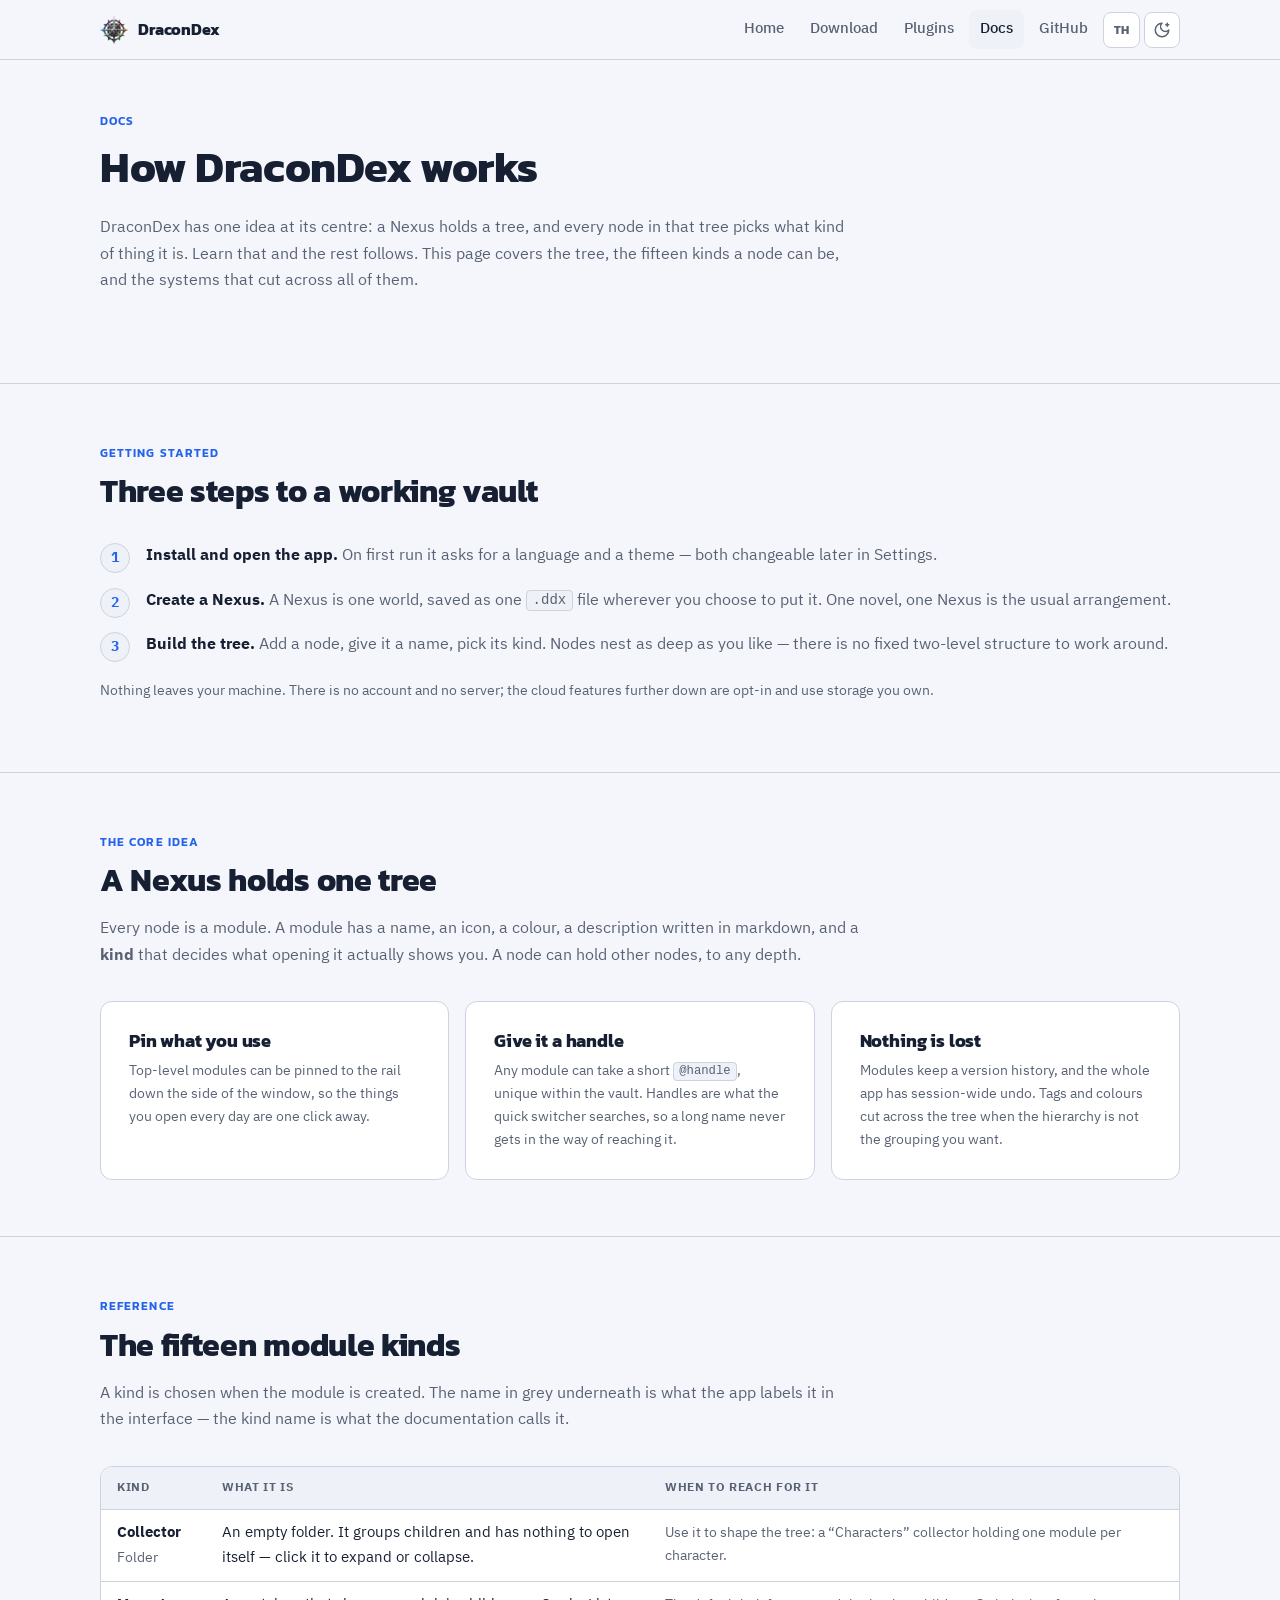
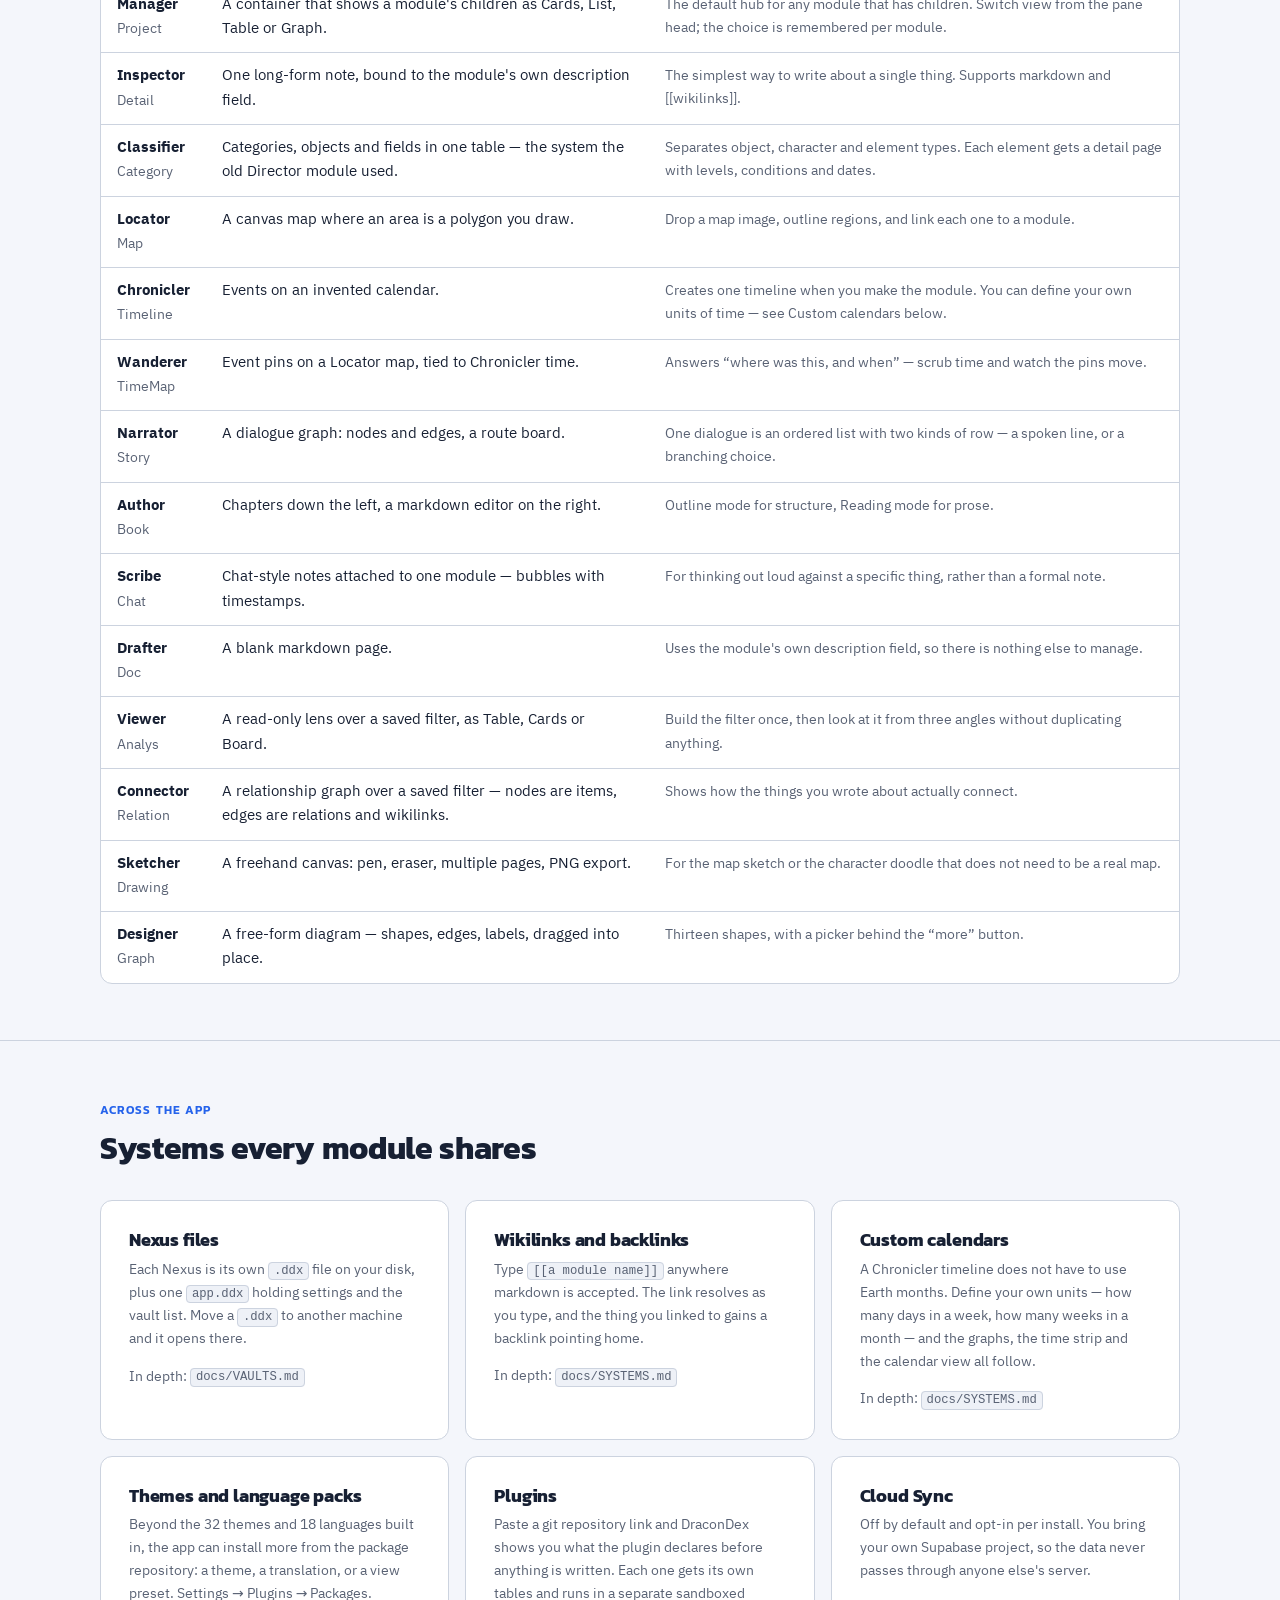
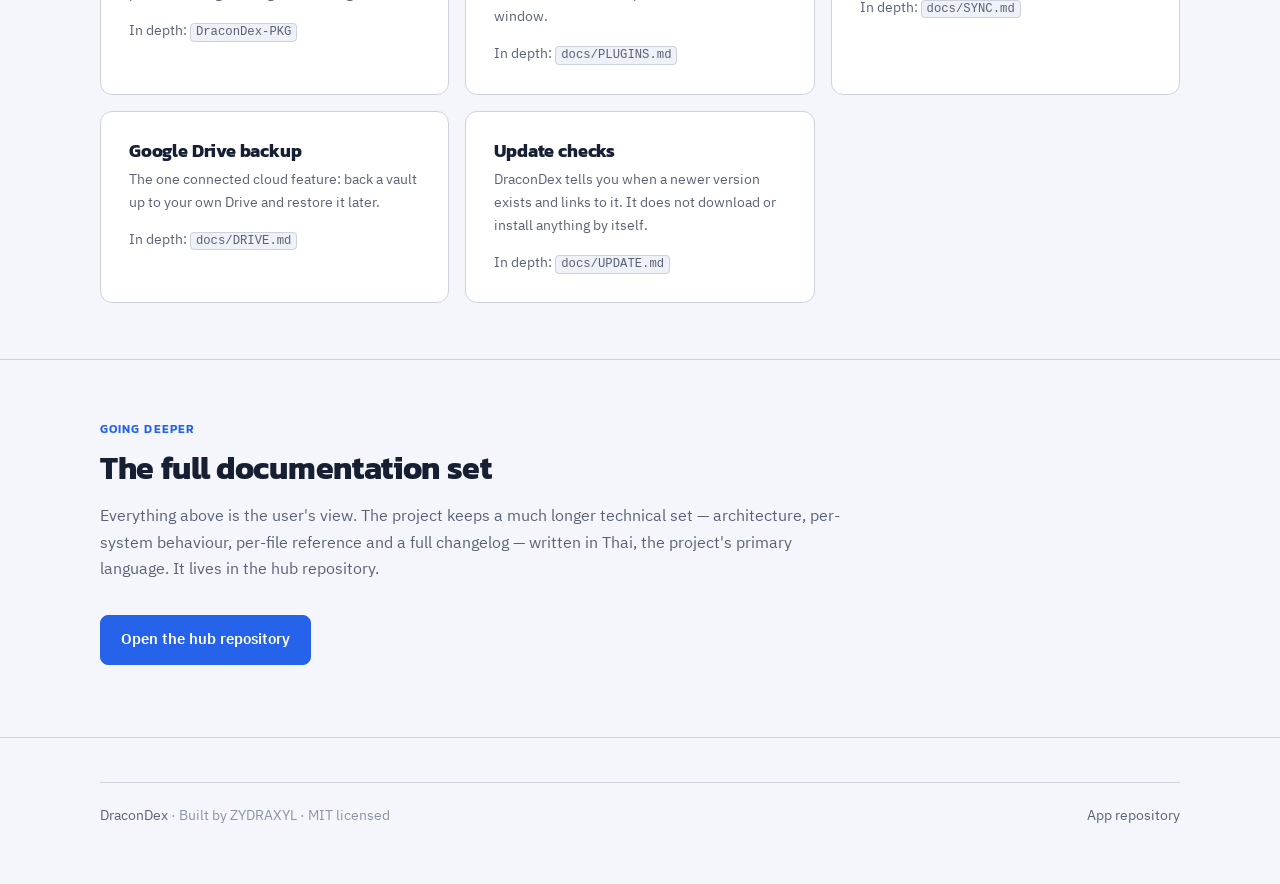
==== docs.html @ 01e30a68 "Add a real Docs page, replacing six links into a private repository The site's Documentation section" ====
<!doctype html>
<html lang="en">
  <head>
    <meta charset="utf-8" />
    <meta name="viewport" content="width=device-width, initial-scale=1" />
    <title data-i18n="docs.meta.title">DraconDex documentation</title>
    <meta
      name="description"
      data-i18n-attr="content:docs.meta.description"
      content="How DraconDex works — the Nexus and its module tree, what each of the fifteen module kinds is for, and the systems that cut across all of them: wikilinks, custom calendars, packages, plugins, sync, backup and updates."
    />
    <link rel="icon" href="assets/brand/DraconDex_Icon.ico" />
    <link rel="canonical" href="https://zydraxyl.github.io/DraconDex-WEB/docs.html" />
    <link rel="stylesheet" href="assets/css/site.css" />
    <script src="assets/js/icons.js"></script>
    <script src="assets/js/theme.js"></script>
    <script src="assets/js/strings.th.js"></script>
    <script src="assets/js/lang.js"></script>
  </head>
  <body>
    <a class="skip-link" href="#main" data-i18n="common.skip">Skip to content</a>

    <header class="topbar">
      <div class="wrap">
        <a class="brand" href="./">
          <img src="assets/brand/DraconDex_Color-64.png" alt="" />
          <span>DraconDex</span>
        </a>
        <nav class="nav" aria-label="Main">
          <a href="./" data-i18n="common.nav.home">Home</a>
          <a href="download.html" data-i18n="common.nav.download">Download</a>
          <a href="plugins.html" data-i18n="common.nav.plugins">Plugins</a>
          <a href="docs.html" aria-current="page" data-i18n="common.nav.docs">Docs</a>
          <a class="nav--wide" href="https://github.com/ZYDRAXYL/DraconDex-APP">GitHub</a>
          <button class="icon-btn lang-btn" type="button" data-lang-toggle>TH</button>
          <button class="icon-btn" type="button" data-theme-toggle>
            <svg class="icon" viewBox="0 0 24 24" fill="none" stroke="currentColor" stroke-width="2" stroke-linecap="round" stroke-linejoin="round" aria-hidden="true"><circle cx="12" cy="12" r="4"/><path d="M12 2v2"/><path d="M12 20v2"/><path d="m4.93 4.93 1.41 1.41"/><path d="m17.66 17.66 1.41 1.41"/><path d="M2 12h2"/><path d="M20 12h2"/><path d="m6.34 17.66-1.41 1.41"/><path d="m19.07 4.93-1.41 1.41"/></svg>
          </button>
        </nav>
      </div>
    </header>

    <main id="main">
      <section class="section section--plain" style="padding-top: 48px">
        <div class="wrap">
          <div class="section__head">
            <span class="eyebrow" data-i18n="common.nav.docs">Docs</span>
            <h1 style="font-size: clamp(1.9rem, 5vw, 2.7rem)" data-i18n="docs.hero.title">
              How DraconDex works
            </h1>
            <p data-i18n="docs.hero.lead">
              DraconDex has one idea at its centre: a Nexus holds a tree, and
              every node in that tree picks what kind of thing it is. Learn that
              and the rest follows. This page covers the tree, the fifteen kinds
              a node can be, and the systems that cut across all of them.
            </p>
          </div>
        </div>
      </section>

      <!-- ================================================ start -->
      <section class="section" id="start">
        <div class="wrap">
          <div class="section__head">
            <span class="eyebrow" data-i18n="docs.start.eyebrow">Getting started</span>
            <h2 data-i18n="docs.start.title">Three steps to a working vault</h2>
          </div>
          <ol class="steps">
            <li data-i18n="docs.start.step1">
              <strong>Install and open the app.</strong> On first run it asks for
              a language and a theme — both changeable later in Settings.
            </li>
            <li data-i18n="docs.start.step2">
              <strong>Create a Nexus.</strong> A Nexus is one world, saved as one
              <code>.ddx</code> file wherever you choose to put it. One novel,
              one Nexus is the usual arrangement.
            </li>
            <li data-i18n="docs.start.step3">
              <strong>Build the tree.</strong> Add a node, give it a name, pick
              its kind. Nodes nest as deep as you like — there is no fixed
              two-level structure to work around.
            </li>
          </ol>
          <p class="small muted" style="margin-top: 20px" data-i18n="docs.start.note">
            Nothing leaves your machine. There is no account and no server; the
            cloud features further down are opt-in and use storage you own.
          </p>
        </div>
      </section>

      <!-- ================================================ tree -->
      <section class="section" id="tree">
        <div class="wrap">
          <div class="section__head">
            <span class="eyebrow" data-i18n="docs.tree.eyebrow">The core idea</span>
            <h2 data-i18n="docs.tree.title">A Nexus holds one tree</h2>
            <p data-i18n="docs.tree.lead">
              Every node is a module. A module has a name, an icon, a colour, a
              description written in markdown, and a <strong>kind</strong> that
              decides what opening it actually shows you. A node can hold other
              nodes, to any depth.
            </p>
          </div>
          <div class="grid grid--3">
            <article class="card card--pad-lg">
              <h3 data-i18n="docs.tree.pin.title">Pin what you use</h3>
              <p class="muted small" data-i18n="docs.tree.pin.body">
                Top-level modules can be pinned to the rail down the side of the
                window, so the things you open every day are one click away.
              </p>
            </article>
            <article class="card card--pad-lg">
              <h3 data-i18n="docs.tree.handle.title">Give it a handle</h3>
              <p class="muted small" data-i18n="docs.tree.handle.body">
                Any module can take a short <code>@handle</code>, unique within
                the vault. Handles are what the quick switcher searches, so a
                long name never gets in the way of reaching it.
              </p>
            </article>
            <article class="card card--pad-lg">
              <h3 data-i18n="docs.tree.history.title">Nothing is lost</h3>
              <p class="muted small" data-i18n="docs.tree.history.body">
                Modules keep a version history, and the whole app has
                session-wide undo. Tags and colours cut across the tree when the
                hierarchy is not the grouping you want.
              </p>
            </article>
          </div>
        </div>
      </section>

      <!-- ================================================ kinds -->
      <section class="section" id="kinds">
        <div class="wrap">
          <div class="section__head">
            <span class="eyebrow" data-i18n="docs.kinds.eyebrow">Reference</span>
            <h2 data-i18n="docs.kinds.title">The fifteen module kinds</h2>
            <p data-i18n="docs.kinds.lead">
              A kind is chosen when the module is created. The name in grey
              underneath is what the app labels it in the interface — the kind
              name is what the documentation calls it.
            </p>
          </div>
          <div class="table-scroll">
            <table>
              <thead>
                <tr>
                  <th data-i18n="docs.kinds.th.kind">Kind</th>
                  <th data-i18n="docs.kinds.th.what">What it is</th>
                  <th data-i18n="docs.kinds.th.use">When to reach for it</th>
                </tr>
              </thead>
              <tbody>
            <tr>
              <td><strong>Collector</strong><br /><span class="small muted" data-i18n="docs.kind.collector.realname">Folder</span></td>
              <td data-i18n="docs.kind.collector.what">An empty folder. It groups children and has nothing to open itself — click it to expand or collapse.</td>
              <td class="small muted" data-i18n="docs.kind.collector.use">Use it to shape the tree: a “Characters” collector holding one module per character.</td>
            </tr>
            <tr>
              <td><strong>Manager</strong><br /><span class="small muted" data-i18n="docs.kind.manager.realname">Project</span></td>
              <td data-i18n="docs.kind.manager.what">A container that shows a module's children as Cards, List, Table or Graph.</td>
              <td class="small muted" data-i18n="docs.kind.manager.use">The default hub for any module that has children. Switch view from the pane head; the choice is remembered per module.</td>
            </tr>
            <tr>
              <td><strong>Inspector</strong><br /><span class="small muted" data-i18n="docs.kind.inspector.realname">Detail</span></td>
              <td data-i18n="docs.kind.inspector.what">One long-form note, bound to the module's own description field.</td>
              <td class="small muted" data-i18n="docs.kind.inspector.use">The simplest way to write about a single thing. Supports markdown and [[wikilinks]].</td>
            </tr>
            <tr>
              <td><strong>Classifier</strong><br /><span class="small muted" data-i18n="docs.kind.classifier.realname">Category</span></td>
              <td data-i18n="docs.kind.classifier.what">Categories, objects and fields in one table — the system the old Director module used.</td>
              <td class="small muted" data-i18n="docs.kind.classifier.use">Separates object, character and element types. Each element gets a detail page with levels, conditions and dates.</td>
            </tr>
            <tr>
              <td><strong>Locator</strong><br /><span class="small muted" data-i18n="docs.kind.locator.realname">Map</span></td>
              <td data-i18n="docs.kind.locator.what">A canvas map where an area is a polygon you draw.</td>
              <td class="small muted" data-i18n="docs.kind.locator.use">Drop a map image, outline regions, and link each one to a module.</td>
            </tr>
            <tr>
              <td><strong>Chronicler</strong><br /><span class="small muted" data-i18n="docs.kind.chronicler.realname">Timeline</span></td>
              <td data-i18n="docs.kind.chronicler.what">Events on an invented calendar.</td>
              <td class="small muted" data-i18n="docs.kind.chronicler.use">Creates one timeline when you make the module. You can define your own units of time — see Custom calendars below.</td>
            </tr>
            <tr>
              <td><strong>Wanderer</strong><br /><span class="small muted" data-i18n="docs.kind.wanderer.realname">TimeMap</span></td>
              <td data-i18n="docs.kind.wanderer.what">Event pins on a Locator map, tied to Chronicler time.</td>
              <td class="small muted" data-i18n="docs.kind.wanderer.use">Answers “where was this, and when” — scrub time and watch the pins move.</td>
            </tr>
            <tr>
              <td><strong>Narrator</strong><br /><span class="small muted" data-i18n="docs.kind.narrator.realname">Story</span></td>
              <td data-i18n="docs.kind.narrator.what">A dialogue graph: nodes and edges, a route board.</td>
              <td class="small muted" data-i18n="docs.kind.narrator.use">One dialogue is an ordered list with two kinds of row — a spoken line, or a branching choice.</td>
            </tr>
            <tr>
              <td><strong>Author</strong><br /><span class="small muted" data-i18n="docs.kind.author.realname">Book</span></td>
              <td data-i18n="docs.kind.author.what">Chapters down the left, a markdown editor on the right.</td>
              <td class="small muted" data-i18n="docs.kind.author.use">Outline mode for structure, Reading mode for prose.</td>
            </tr>
            <tr>
              <td><strong>Scribe</strong><br /><span class="small muted" data-i18n="docs.kind.scribe.realname">Chat</span></td>
              <td data-i18n="docs.kind.scribe.what">Chat-style notes attached to one module — bubbles with timestamps.</td>
              <td class="small muted" data-i18n="docs.kind.scribe.use">For thinking out loud against a specific thing, rather than a formal note.</td>
            </tr>
            <tr>
              <td><strong>Drafter</strong><br /><span class="small muted" data-i18n="docs.kind.drafter.realname">Doc</span></td>
              <td data-i18n="docs.kind.drafter.what">A blank markdown page.</td>
              <td class="small muted" data-i18n="docs.kind.drafter.use">Uses the module's own description field, so there is nothing else to manage.</td>
            </tr>
            <tr>
              <td><strong>Viewer</strong><br /><span class="small muted" data-i18n="docs.kind.viewer.realname">Analys</span></td>
              <td data-i18n="docs.kind.viewer.what">A read-only lens over a saved filter, as Table, Cards or Board.</td>
              <td class="small muted" data-i18n="docs.kind.viewer.use">Build the filter once, then look at it from three angles without duplicating anything.</td>
            </tr>
            <tr>
              <td><strong>Connector</strong><br /><span class="small muted" data-i18n="docs.kind.connector.realname">Relation</span></td>
              <td data-i18n="docs.kind.connector.what">A relationship graph over a saved filter — nodes are items, edges are relations and wikilinks.</td>
              <td class="small muted" data-i18n="docs.kind.connector.use">Shows how the things you wrote about actually connect.</td>
            </tr>
            <tr>
              <td><strong>Sketcher</strong><br /><span class="small muted" data-i18n="docs.kind.sketcher.realname">Drawing</span></td>
              <td data-i18n="docs.kind.sketcher.what">A freehand canvas: pen, eraser, multiple pages, PNG export.</td>
              <td class="small muted" data-i18n="docs.kind.sketcher.use">For the map sketch or the character doodle that does not need to be a real map.</td>
            </tr>
            <tr>
              <td><strong>Designer</strong><br /><span class="small muted" data-i18n="docs.kind.designer.realname">Graph</span></td>
              <td data-i18n="docs.kind.designer.what">A free-form diagram — shapes, edges, labels, dragged into place.</td>
              <td class="small muted" data-i18n="docs.kind.designer.use">Thirteen shapes, with a picker behind the “more” button.</td>
            </tr>
              </tbody>
            </table>
          </div>
        </div>
      </section>

      <!-- ================================================ systems -->
      <section class="section" id="systems">
        <div class="wrap">
          <div class="section__head">
            <span class="eyebrow" data-i18n="docs.sys.eyebrow">Across the app</span>
            <h2 data-i18n="docs.sys.title">Systems every module shares</h2>
          </div>
          <div class="grid grid--2">
            <article class="card card--pad-lg">
              <h3 data-i18n="docs.sys.vaults.title">Nexus files</h3>
              <p class="muted small" data-i18n="docs.sys.vaults.body">Each Nexus is its own <code>.ddx</code> file on your disk, plus one <code>app.ddx</code> holding settings and the vault list. Move a <code>.ddx</code> to another machine and it opens there.</p>
              <p class="small muted"><span data-i18n="docs.sys.more">In depth</span>: <code>docs/VAULTS.md</code></p>
            </article>
            <article class="card card--pad-lg">
              <h3 data-i18n="docs.sys.wikilinks.title">Wikilinks and backlinks</h3>
              <p class="muted small" data-i18n="docs.sys.wikilinks.body">Type <code>[[a module name]]</code> anywhere markdown is accepted. The link resolves as you type, and the thing you linked to gains a backlink pointing home.</p>
              <p class="small muted"><span data-i18n="docs.sys.more">In depth</span>: <code>docs/SYSTEMS.md</code></p>
            </article>
            <article class="card card--pad-lg">
              <h3 data-i18n="docs.sys.calendars.title">Custom calendars</h3>
              <p class="muted small" data-i18n="docs.sys.calendars.body">A Chronicler timeline does not have to use Earth months. Define your own units — how many days in a week, how many weeks in a month — and the graphs, the time strip and the calendar view all follow.</p>
              <p class="small muted"><span data-i18n="docs.sys.more">In depth</span>: <code>docs/SYSTEMS.md</code></p>
            </article>
            <article class="card card--pad-lg">
              <h3 data-i18n="docs.sys.packages.title">Themes and language packs</h3>
              <p class="muted small" data-i18n="docs.sys.packages.body">Beyond the 32 themes and 18 languages built in, the app can install more from the package repository: a theme, a translation, or a view preset. Settings → Plugins → Packages.</p>
              <p class="small muted"><span data-i18n="docs.sys.more">In depth</span>: <code>DraconDex-PKG</code></p>
            </article>
            <article class="card card--pad-lg">
              <h3 data-i18n="docs.sys.plugins.title">Plugins</h3>
              <p class="muted small" data-i18n="docs.sys.plugins.body">Paste a git repository link and DraconDex shows you what the plugin declares before anything is written. Each one gets its own tables and runs in a separate sandboxed window.</p>
              <p class="small muted"><span data-i18n="docs.sys.more">In depth</span>: <code>docs/PLUGINS.md</code></p>
            </article>
            <article class="card card--pad-lg">
              <h3 data-i18n="docs.sys.sync.title">Cloud Sync</h3>
              <p class="muted small" data-i18n="docs.sys.sync.body">Off by default and opt-in per install. You bring your own Supabase project, so the data never passes through anyone else's server.</p>
              <p class="small muted"><span data-i18n="docs.sys.more">In depth</span>: <code>docs/SYNC.md</code></p>
            </article>
            <article class="card card--pad-lg">
              <h3 data-i18n="docs.sys.drive.title">Google Drive backup</h3>
              <p class="muted small" data-i18n="docs.sys.drive.body">The one connected cloud feature: back a vault up to your own Drive and restore it later.</p>
              <p class="small muted"><span data-i18n="docs.sys.more">In depth</span>: <code>docs/DRIVE.md</code></p>
            </article>
            <article class="card card--pad-lg">
              <h3 data-i18n="docs.sys.update.title">Update checks</h3>
              <p class="muted small" data-i18n="docs.sys.update.body">DraconDex tells you when a newer version exists and links to it. It does not download or install anything by itself.</p>
              <p class="small muted"><span data-i18n="docs.sys.more">In depth</span>: <code>docs/UPDATE.md</code></p>
            </article>
          </div>
        </div>
      </section>

      <!-- ================================================ deeper -->
      <section class="section" id="deeper">
        <div class="wrap">
          <div class="section__head">
            <span class="eyebrow" data-i18n="docs.deeper.eyebrow">Going deeper</span>
            <h2 data-i18n="docs.deeper.title">The full documentation set</h2>
            <p data-i18n="docs.deeper.lead">
              Everything above is the user's view. The project keeps a much
              longer technical set — architecture, per-system behaviour,
              per-file reference and a full changelog — written in Thai, the
              project's primary language. It lives in the hub repository.
            </p>
          </div>
          <p>
            <a class="btn btn--primary" href="https://github.com/ZYDRAXYL/DraconDex-APP" data-i18n="docs.deeper.link">
              Open the hub repository
            </a>
          </p>
        </div>
      </section>
    </main>

    <footer class="footer">
      <div class="wrap">
        <div class="footer__bottom">
          <span>
            <a href="./">DraconDex</a> · <span data-i18n="common.footer.built">Built by ZYDRAXYL · MIT licensed</span>
          </span>
          <span>
            <a href="https://github.com/ZYDRAXYL/DraconDex-APP" data-i18n="common.footer.apprepo">App repository</a>
          </span>
        </div>
      </div>
    </footer>
  </body>
</html>
---- assets/css/site.css ----
/* ==========================================================================
   DraconDex website — styles
   Color roles mirror the app's design tokens (src/design/tokens/tokens.json
   in ZYDRAXYL/DraconDex-APP): "midnight" is the app's default theme, "daylight"
   is its light theme, "moonlight" is a third dark-blue variant. Keep these
   in sync with the app when tokens change.
   ========================================================================== */

/* --- fonts ------------------------------------------------------------
   Self-hosted, Latin + Thai subsets only (no CDN calls, no build step).
   "Kanit Display" (OFL) drives headings and the wordmark; "Plex Sans
   Thai" (OFL) is IBM Plex Sans Thai and carries body copy in both
   scripts. Source: Google Fonts — see assets/fonts/README.md. */

@font-face {
  font-family: "Plex Sans Thai";
  font-style: normal;
  font-weight: 400;
  font-display: swap;
  src: url("../fonts/plex-sans-thai-400-latin.woff2") format("woff2");
  unicode-range: U+0000-00FF, U+0131, U+0152-0153, U+02BB-02BC, U+02C6, U+02DA, U+02DC, U+0304, U+0308, U+0329, U+2000-206F, U+20AC, U+2122, U+2191, U+2193, U+2212, U+2215, U+FEFF, U+FFFD;
}

@font-face {
  font-family: "Plex Sans Thai";
  font-style: normal;
  font-weight: 400;
  font-display: swap;
  src: url("../fonts/plex-sans-thai-400-thai.woff2") format("woff2");
  unicode-range: U+02D7, U+0303, U+0331, U+0E01-0E5B, U+200C-200D, U+25CC;
}

@font-face {
  font-family: "Plex Sans Thai";
  font-style: normal;
  font-weight: 500;
  font-display: swap;
  src: url("../fonts/plex-sans-thai-500-latin.woff2") format("woff2");
  unicode-range: U+0000-00FF, U+0131, U+0152-0153, U+02BB-02BC, U+02C6, U+02DA, U+02DC, U+0304, U+0308, U+0329, U+2000-206F, U+20AC, U+2122, U+2191, U+2193, U+2212, U+2215, U+FEFF, U+FFFD;
}

@font-face {
  font-family: "Plex Sans Thai";
  font-style: normal;
  font-weight: 500;
  font-display: swap;
  src: url("../fonts/plex-sans-thai-500-thai.woff2") format("woff2");
  unicode-range: U+02D7, U+0303, U+0331, U+0E01-0E5B, U+200C-200D, U+25CC;
}

@font-face {
  font-family: "Plex Sans Thai";
  font-style: normal;
  font-weight: 600;
  font-display: swap;
  src: url("../fonts/plex-sans-thai-600-latin.woff2") format("woff2");
  unicode-range: U+0000-00FF, U+0131, U+0152-0153, U+02BB-02BC, U+02C6, U+02DA, U+02DC, U+0304, U+0308, U+0329, U+2000-206F, U+20AC, U+2122, U+2191, U+2193, U+2212, U+2215, U+FEFF, U+FFFD;
}

@font-face {
  font-family: "Plex Sans Thai";
  font-style: normal;
  font-weight: 600;
  font-display: swap;
  src: url("../fonts/plex-sans-thai-600-thai.woff2") format("woff2");
  unicode-range: U+02D7, U+0303, U+0331, U+0E01-0E5B, U+200C-200D, U+25CC;
}

@font-face {
  font-family: "Plex Sans Thai";
  font-style: normal;
  font-weight: 700;
  font-display: swap;
  src: url("../fonts/plex-sans-thai-700-latin.woff2") format("woff2");
  unicode-range: U+0000-00FF, U+0131, U+0152-0153, U+02BB-02BC, U+02C6, U+02DA, U+02DC, U+0304, U+0308, U+0329, U+2000-206F, U+20AC, U+2122, U+2191, U+2193, U+2212, U+2215, U+FEFF, U+FFFD;
}

@font-face {
  font-family: "Plex Sans Thai";
  font-style: normal;
  font-weight: 700;
  font-display: swap;
  src: url("../fonts/plex-sans-thai-700-thai.woff2") format("woff2");
  unicode-range: U+02D7, U+0303, U+0331, U+0E01-0E5B, U+200C-200D, U+25CC;
}

@font-face {
  font-family: "Kanit Display";
  font-style: normal;
  font-weight: 600;
  font-display: swap;
  src: url("../fonts/kanit-600-latin.woff2") format("woff2");
  unicode-range: U+0000-00FF, U+0131, U+0152-0153, U+02BB-02BC, U+02C6, U+02DA, U+02DC, U+0304, U+0308, U+0329, U+2000-206F, U+20AC, U+2122, U+2191, U+2193, U+2212, U+2215, U+FEFF, U+FFFD;
}

@font-face {
  font-family: "Kanit Display";
  font-style: normal;
  font-weight: 600;
  font-display: swap;
  src: url("../fonts/kanit-600-thai.woff2") format("woff2");
  unicode-range: U+02D7, U+0303, U+0331, U+0E01-0E5B, U+200C-200D, U+25CC;
}

@font-face {
  font-family: "Kanit Display";
  font-style: normal;
  font-weight: 700;
  font-display: swap;
  src: url("../fonts/kanit-700-latin.woff2") format("woff2");
  unicode-range: U+0000-00FF, U+0131, U+0152-0153, U+02BB-02BC, U+02C6, U+02DA, U+02DC, U+0304, U+0308, U+0329, U+2000-206F, U+20AC, U+2122, U+2191, U+2193, U+2212, U+2215, U+FEFF, U+FFFD;
}

@font-face {
  font-family: "Kanit Display";
  font-style: normal;
  font-weight: 700;
  font-display: swap;
  src: url("../fonts/kanit-700-thai.woff2") format("woff2");
  unicode-range: U+02D7, U+0303, U+0331, U+0E01-0E5B, U+200C-200D, U+25CC;
}

/* --- tokens: midnight (default / dark) ----------------------------------- */
:root {
  --bg: #0f0f13;
  --surface: #18181f;
  --raised: #22222d;
  --hover: #2a2a38;
  --border: #2e2e3f;
  --t1: #e8e8f0;
  --t2: #9090a8;
  --t3: #5a5a72;
  --accent: #6366f1;
  --accentH: #818cf8;
  --danger: #ef4444;
  --success: #22c55e;

  --rs: 4px;
  --r: 8px;
  --rl: 12px;
  --nav: 60px;
  --ease: 0.15s ease;

  --shadow-card: 0 4px 12px rgba(0, 0, 0, 0.3);
  --shadow-pop: 0 6px 20px rgba(0, 0, 0, 0.3);
  --maxw: 1120px;
  --font-sans: "Plex Sans Thai", "Segoe UI Emoji", "Segoe UI Symbol",
    "Segoe UI", system-ui, -apple-system, "Noto Sans Thai", sans-serif;
  --font-display: "Kanit Display", var(--font-sans);
  --font-mono: ui-monospace, SFMono-Regular, "Courier New", monospace;
}

/* --- tokens: daylight (light) -------------------------------------------- */
:root[data-theme="daylight"] {
  --bg: #f4f6fb;
  --surface: #ffffff;
  --raised: #eef1f7;
  --hover: #e2e7f0;
  --border: #ccd3df;
  --t1: #172033;
  --t2: #596274;
  --t3: #8a94a6;
  --accent: #2563eb;
  --accentH: #3b82f6;
  --danger: #dc2626;
  --success: #16a34a;

  --shadow-card: 0 4px 12px rgba(23, 32, 51, 0.08);
  --shadow-pop: 0 6px 20px rgba(23, 32, 51, 0.12);
}

/* --- tokens: moonlight (dark blue) ---------------------------------------- */
:root[data-theme="moonlight"] {
  --bg: #101620;
  --surface: #182231;
  --raised: #223044;
  --hover: #2d3b52;
  --border: #334258;
  --t1: #edf4ff;
  --t2: #a6b3c7;
  --t3: #66758c;
  --accent: #7c9cff;
  --accentH: #9bb5ff;
  --danger: #f87171;
  --success: #34d399;

  --shadow-card: 0 4px 12px rgba(0, 0, 0, 0.3);
  --shadow-pop: 0 6px 20px rgba(0, 0, 0, 0.3);
}

/* Follow the OS when the visitor has not picked a theme explicitly. */
@media (prefers-color-scheme: light) {
  :root:not([data-theme="midnight"]):not([data-theme="moonlight"]) {
    --bg: #f4f6fb;
    --surface: #ffffff;
    --raised: #eef1f7;
    --hover: #e2e7f0;
    --border: #ccd3df;
    --t1: #172033;
    --t2: #596274;
    --t3: #8a94a6;
    --accent: #2563eb;
    --accentH: #3b82f6;
    --danger: #dc2626;
    --success: #16a34a;

    --shadow-card: 0 4px 12px rgba(23, 32, 51, 0.08);
    --shadow-pop: 0 6px 20px rgba(23, 32, 51, 0.12);
  }
}

/* --- base ---------------------------------------------------------------- */
*,
*::before,
*::after {
  box-sizing: border-box;
}

html {
  scroll-behavior: smooth;
  scroll-padding-top: calc(var(--nav) + 16px);
}

body {
  margin: 0;
  background: var(--bg);
  color: var(--t1);
  font-family: var(--font-sans);
  font-size: 16px;
  line-height: 1.65;
  -webkit-font-smoothing: antialiased;
}

h1,
h2,
h3,
h4 {
  font-family: var(--font-display);
  line-height: 1.25;
  margin: 0 0 0.5em;
  font-weight: 700;
  letter-spacing: -0.01em;
}

h1 {
  font-size: clamp(2.1rem, 6vw, 3.4rem);
}
h2 {
  font-size: clamp(1.5rem, 3.5vw, 2rem);
}
h3 {
  font-size: 1.12rem;
}

p {
  margin: 0 0 1em;
}

a {
  color: var(--accent);
  text-decoration: none;
  transition: color var(--ease);
}
a:hover {
  color: var(--accentH);
  text-decoration: underline;
}

code,
kbd,
pre {
  font-family: var(--font-mono);
  font-size: 0.875em;
}

code {
  background: var(--raised);
  border: 1px solid var(--border);
  border-radius: var(--rs);
  padding: 0.1em 0.4em;
}

pre {
  background: var(--surface);
  border: 1px solid var(--border);
  border-radius: var(--r);
  padding: 14px 16px;
  overflow-x: auto;
  margin: 0 0 1em;
}

pre code {
  background: none;
  border: 0;
  padding: 0;
}

img {
  max-width: 100%;
}

hr {
  border: 0;
  border-top: 1px solid var(--border);
  margin: 48px 0;
}

:focus-visible {
  outline: 2px solid var(--accent);
  outline-offset: 2px;
  border-radius: var(--rs);
}

.skip-link {
  position: absolute;
  left: -9999px;
  top: 0;
  background: var(--accent);
  color: #fff;
  padding: 10px 16px;
  border-radius: 0 0 var(--r) 0;
  z-index: 100;
}
.skip-link:focus {
  left: 0;
}

/* --- layout -------------------------------------------------------------- */
.wrap {
  width: 100%;
  max-width: var(--maxw);
  margin: 0 auto;
  padding: 0 20px;
}

.section {
  padding: 56px 0;
  border-top: 1px solid var(--border);
}

.section--plain {
  border-top: 0;
}

.section__head {
  max-width: 760px;
  margin-bottom: 32px;
}

.section__head p {
  color: var(--t2);
  margin-bottom: 0;
}

/* A second topic inside one <section> — the browser build sits in the same
   Download block as the Windows assets, so it gets a hairline and a wider gap
   instead of a section of its own. */
.subsection {
  margin-top: 48px;
  padding-top: 40px;
  border-top: 1px solid var(--border);
}

.eyebrow {
  display: inline-block;
  font-family: var(--font-display);
  font-size: 0.75rem;
  font-weight: 600;
  letter-spacing: 0.09em;
  text-transform: uppercase;
  color: var(--accent);
  margin-bottom: 8px;
}

.muted {
  color: var(--t2);
}

.small {
  font-size: 0.875rem;
}

/* --- top bar ------------------------------------------------------------- */
.topbar {
  position: sticky;
  top: 0;
  z-index: 50;
  height: var(--nav);
  display: flex;
  align-items: center;
  background: color-mix(in srgb, var(--bg) 88%, transparent);
  backdrop-filter: blur(10px);
  border-bottom: 1px solid var(--border);
}

.topbar .wrap {
  display: flex;
  align-items: center;
  gap: 12px;
}

.brand {
  display: flex;
  align-items: center;
  gap: 10px;
  font-family: var(--font-display);
  font-weight: 700;
  color: var(--t1);
  letter-spacing: -0.01em;
}
.brand:hover {
  color: var(--t1);
  text-decoration: none;
}

.brand img {
  width: 28px;
  height: 28px;
  display: block;
}

.nav {
  display: flex;
  align-items: center;
  gap: 4px;
  margin-left: auto;
}

.nav a {
  color: var(--t2);
  padding: 7px 11px;
  border-radius: var(--r);
  font-size: 0.925rem;
  font-weight: 500;
}

.nav a:hover {
  color: var(--t1);
  background: var(--hover);
  text-decoration: none;
}

.nav a[aria-current="page"] {
  color: var(--t1);
  background: var(--raised);
}

.icon-btn {
  display: inline-grid;
  place-items: center;
  width: 36px;
  height: 36px;
  border-radius: var(--r);
  border: 1px solid var(--border);
  background: var(--surface);
  color: var(--t2);
  cursor: pointer;
  font-size: 1rem;
  line-height: 1;
  transition: background var(--ease), color var(--ease);
}

.icon-btn:hover {
  background: var(--hover);
  color: var(--t1);
}

.lang-btn {
  width: auto;
  padding: 0 10px;
  font-family: var(--font-display);
  font-size: 0.75rem;
  font-weight: 700;
  letter-spacing: 0.02em;
}

/* --- icons ----------------------------------------------------------------
   Inline SVGs (vendored from Lucide, see assets/js/icons.js) replace emoji
   everywhere on the site so glyphs render the same on every platform. */
.icon {
  width: 1em;
  height: 1em;
  flex: none;
  vertical-align: -0.15em;
}

.icon-btn svg {
  width: 18px;
  height: 18px;
}

.h-icon {
  display: flex;
  align-items: center;
  gap: 8px;
}

th.h-icon {
  display: table-cell;
}

th.h-icon .icon {
  vertical-align: -0.2em;
  margin-right: 8px;
}

@media (max-width: 720px) {
  .nav a.nav--wide {
    display: none;
  }
}

/* Below this the three page links plus the wordmark no longer fit on one
   row, so the mark carries the branding on its own. */
@media (max-width: 560px) {
  .wrap {
    padding: 0 16px;
  }
  .topbar .brand span {
    display: none;
  }
  .nav a {
    padding: 7px 8px;
    font-size: 0.875rem;
  }
}

/* --- buttons ------------------------------------------------------------- */
.btn {
  display: inline-flex;
  align-items: center;
  justify-content: center;
  gap: 8px;
  padding: 11px 20px;
  border-radius: var(--r);
  border: 1px solid var(--border);
  background: var(--surface);
  color: var(--t1);
  font: inherit;
  font-weight: 600;
  font-size: 0.95rem;
  cursor: pointer;
  transition: background var(--ease), border-color var(--ease),
    transform var(--ease);
}

.btn:hover {
  background: var(--hover);
  color: var(--t1);
  text-decoration: none;
}

.btn:active {
  transform: translateY(1px);
}

.btn--primary {
  background: var(--accent);
  border-color: var(--accent);
  color: #fff;
}

.btn--primary:hover {
  background: var(--accentH);
  border-color: var(--accentH);
  color: #fff;
}

.btn--lg {
  padding: 14px 26px;
  font-size: 1.02rem;
}

.btn--sm {
  padding: 7px 13px;
  font-size: 0.85rem;
}

.btn--block {
  width: 100%;
}

.btn[aria-disabled="true"] {
  opacity: 0.55;
  pointer-events: none;
}

.btn-row {
  display: flex;
  flex-wrap: wrap;
  gap: 12px;
}

/* --- hero ---------------------------------------------------------------- */
.hero {
  position: relative;
  overflow: hidden;
  padding: 72px 0 64px;
}

.hero::before {
  content: "";
  position: absolute;
  inset: -40% 0 auto -20%;
  height: 620px;
  background: radial-gradient(
      circle at 25% 35%,
      color-mix(in srgb, var(--accent) 26%, transparent),
      transparent 62%
    ),
    radial-gradient(
      circle at 78% 20%,
      color-mix(in srgb, #ec4899 16%, transparent),
      transparent 58%
    );
  filter: blur(20px);
  pointer-events: none;
  z-index: 0;
}

.hero .wrap {
  position: relative;
  z-index: 1;
}

.hero__grid {
  display: grid;
  grid-template-columns: minmax(0, 1.15fr) minmax(0, 0.85fr);
  gap: 48px;
  align-items: center;
}

@media (max-width: 860px) {
  .hero__grid {
    grid-template-columns: 1fr;
    gap: 32px;
  }
  .hero__art {
    order: -1;
    max-width: 260px;
    margin: 0 auto;
  }
}

.hero__art img {
  display: block;
  width: 100%;
  height: auto;
  filter: drop-shadow(0 18px 40px rgba(0, 0, 0, 0.45));
  animation: float 9s ease-in-out infinite;
}

@keyframes float {
  0%,
  100% {
    transform: translateY(0);
  }
  50% {
    transform: translateY(-14px);
  }
}

@media (prefers-reduced-motion: reduce) {
  .hero__art img {
    animation: none;
  }
  html {
    scroll-behavior: auto;
  }
}

.hero__lead {
  font-size: 1.14rem;
  color: var(--t2);
  max-width: 46ch;
}

.hero__meta {
  display: flex;
  flex-wrap: wrap;
  gap: 8px 18px;
  margin-top: 22px;
  font-size: 0.875rem;
  color: var(--t3);
}

/* --- pills & badges ------------------------------------------------------ */
.pill {
  display: inline-flex;
  align-items: center;
  gap: 7px;
  padding: 5px 12px;
  border-radius: 999px;
  border: 1px solid var(--border);
  background: var(--surface);
  font-size: 0.8rem;
  font-weight: 600;
  color: var(--t2);
}

.pill--accent {
  border-color: color-mix(in srgb, var(--accent) 45%, var(--border));
  color: var(--accent);
  background: color-mix(in srgb, var(--accent) 10%, transparent);
}

.pill--warn {
  border-color: color-mix(in srgb, var(--danger) 45%, var(--border));
  color: var(--danger);
  background: color-mix(in srgb, var(--danger) 10%, transparent);
}

.dot {
  width: 7px;
  height: 7px;
  border-radius: 50%;
  background: var(--success);
  flex: none;
}

/* --- cards & grids ------------------------------------------------------- */
.grid {
  display: grid;
  gap: 16px;
}

.grid--2 {
  grid-template-columns: repeat(auto-fit, minmax(300px, 1fr));
}

.grid--3 {
  grid-template-columns: repeat(auto-fit, minmax(268px, 1fr));
}

.grid--4 {
  grid-template-columns: repeat(auto-fit, minmax(228px, 1fr));
}

/* Full plugin cards carry a definition list and a copy field, so they get a
   two-up layout — four of them then land as a tidy 2×2 rather than 3+1. */
.grid--plugins {
  grid-template-columns: repeat(auto-fit, minmax(400px, 1fr));
}

.card {
  background: var(--surface);
  border: 1px solid var(--border);
  border-radius: var(--rl);
  padding: 22px;
}

.card--pad-lg {
  padding: 28px;
}

.card h3 {
  margin-bottom: 6px;
}

.card p:last-child {
  margin-bottom: 0;
}

.card__icon {
  display: grid;
  place-items: center;
  width: 38px;
  height: 38px;
  border-radius: var(--r);
  background: var(--raised);
  border: 1px solid var(--border);
  color: var(--accent);
  margin-bottom: 14px;
}

.card__icon svg {
  width: 20px;
  height: 20px;
}

.card--link {
  display: block;
  color: inherit;
  transition: border-color var(--ease), transform var(--ease),
    box-shadow var(--ease);
}

.card--link:hover {
  border-color: color-mix(in srgb, var(--accent) 55%, var(--border));
  box-shadow: var(--shadow-card);
  color: inherit;
  text-decoration: none;
  transform: translateY(-2px);
}

.callout {
  border-left: 3px solid var(--accent);
  background: var(--surface);
  border-radius: 0 var(--r) var(--r) 0;
  padding: 16px 20px;
  color: var(--t2);
}

.callout--warn {
  border-left-color: var(--danger);
}

.callout strong {
  color: var(--t1);
}

/* --- lists --------------------------------------------------------------- */
.ticks {
  list-style: none;
  margin: 0;
  padding: 0;
  display: grid;
  gap: 10px;
}

.ticks li {
  position: relative;
  padding-left: 26px;
  color: var(--t2);
}

.ticks li::before {
  content: "◆";
  position: absolute;
  left: 0;
  top: 0;
  color: var(--accent);
  font-size: 0.8em;
  line-height: 1.9;
}

/* --- screenshots ----------------------------------------------------------
   App screenshots are 1440x900 PNGs exported from ZYDRAXYL/DraconDex-APP's
   docs/mockups/ design references — see assets/screenshots/README.md. */
.shot {
  margin: 0 0 0 auto;
  max-width: 480px;
  border-radius: var(--rl);
  border: 1px solid var(--border);
  background: var(--surface);
  box-shadow: var(--shadow-card);
  overflow: hidden;
}

.shot__trigger {
  display: block;
  width: 100%;
  padding: 0;
  border: 0;
  background: none;
  color: inherit;
  font: inherit;
  cursor: zoom-in;
}

.shot img {
  display: block;
  width: 100%;
  height: auto;
  pointer-events: none;
}

.shot figcaption {
  padding: 12px 18px 16px;
}

/* --- module screenshot carousel ---------------------------------------
   A "coverflow" style, endlessly-looping carousel: the front slide sits at
   full size, the rest recede in scale/opacity to either side. Every slide
   stays mounted and absolutely positioned — assets/js/mod-slider.js drives
   position purely through math (a cyclic distance from the current index),
   so there's no start/end to hit and nothing to clone for the loop. A mouse
   drag also tilts each visible slide individually towards the drag
   direction (not one shared skewed pane), easing back to level on release;
   touch/pen drag the carousel without the tilt. */
.mod-slider {
  position: relative;
  margin-top: 40px;
}

.mod-slider__stage {
  position: relative;
  height: 480px;
  overflow: hidden;
}

.mod-slider__track {
  position: absolute;
  inset: 0;
  cursor: grab;
  touch-action: pan-y;
}

.mod-slider__track:focus-visible {
  outline: none;
}

.mod-slider__track.is-dragging {
  cursor: grabbing;
  user-select: none;
}

.mod-slide {
  position: absolute;
  top: 50%;
  left: 50%;
  width: 440px;
  margin: 0;
  background: var(--surface);
  border: 1px solid var(--border);
  border-radius: var(--rl);
  overflow: hidden;
  box-shadow: var(--shadow-card);
  will-change: transform, opacity;
  transition: transform 0.5s cubic-bezier(0.16, 1, 0.3, 1),
    opacity 0.5s ease, box-shadow 0.3s ease, border-color 0.3s ease;
}

.mod-slider__track.is-dragging .mod-slide {
  transition: none;
}

.mod-slide.is-current {
  box-shadow: var(--shadow-pop);
  border-color: color-mix(in srgb, var(--accent) 45%, var(--border));
}

.mod-slide__img {
  display: block;
  width: 100%;
  padding: 0;
  border: 0;
  background: none;
  color: inherit;
  font: inherit;
  cursor: zoom-in;
}

.mod-slide.is-current .mod-slide__img {
  cursor: zoom-in;
}

.mod-slide:not(.is-current) .mod-slide__img {
  cursor: pointer;
}

.mod-slide__img img {
  display: block;
  width: 100%;
  height: auto;
  border-bottom: 1px solid var(--border);
  pointer-events: none;
}

.mod-slide__placeholder {
  aspect-ratio: 16 / 10;
  display: grid;
  place-items: center;
  background: var(--raised);
  border-bottom: 1px solid var(--border);
  color: var(--t3);
}

.mod-slide__placeholder svg {
  width: 32px;
  height: 32px;
}

.mod-slide figcaption {
  padding: 16px 18px;
}

.mod-slide figcaption h3 {
  margin-bottom: 6px;
}

.mod-slide__realname {
  font-family: var(--font-sans);
  font-size: 0.72em;
  font-weight: 400;
  letter-spacing: 0;
  color: var(--t2);
  margin-left: 0.45em;
}

.mod-slider__controls {
  display: flex;
  justify-content: center;
  gap: 8px;
  margin-top: 14px;
}

.mod-slider__arrow {
  display: inline-grid;
  place-items: center;
  width: 38px;
  height: 38px;
  border-radius: var(--r);
  border: 1px solid var(--border);
  background: var(--surface);
  color: var(--t2);
  cursor: pointer;
  transition: background var(--ease), color var(--ease);
}

.mod-slider__arrow:hover {
  background: var(--hover);
  color: var(--t1);
}

.mod-slider__arrow svg {
  width: 18px;
  height: 18px;
}

@media (max-width: 640px) {
  .mod-slider__stage {
    height: 400px;
  }
  .mod-slide {
    width: 300px;
  }
}

/* --- lightbox ---------------------------------------------------------
   Fullscreen viewer for any [data-lightbox-trigger]. Wheel/buttons/pinch
   zoom; drag to pan once zoomed in. See assets/js/mod-slider.js. */
.lightbox {
  position: fixed;
  inset: 0;
  z-index: 200;
  display: grid;
  place-items: center;
  background: color-mix(in srgb, var(--bg) 85%, black 15%);
  backdrop-filter: blur(6px);
}

.lightbox[hidden] {
  display: none;
}

.lightbox__stage {
  position: relative;
  width: min(92vw, 1400px);
  height: min(86vh, 900px);
  overflow: hidden;
  touch-action: none;
}

.lightbox__stage.is-zoomed {
  cursor: grab;
}

.lightbox__stage.is-panning {
  cursor: grabbing;
}

.lightbox__stage img {
  position: absolute;
  top: 50%;
  left: 50%;
  max-width: 100%;
  max-height: 100%;
  width: auto;
  height: auto;
  transform: translate(-50%, -50%) scale(1);
  user-select: none;
  box-shadow: var(--shadow-pop);
  border-radius: var(--r);
  transition: transform 0.15s ease-out;
}

.lightbox__stage.is-panning img {
  transition: none;
}

.lightbox__toolbar {
  position: absolute;
  top: 16px;
  right: 16px;
  z-index: 2;
  display: flex;
  align-items: center;
  gap: 4px;
  background: color-mix(in srgb, var(--surface) 92%, transparent);
  border: 1px solid var(--border);
  border-radius: var(--r);
  padding: 6px;
  box-shadow: var(--shadow-card);
}

.lightbox__btn {
  display: inline-grid;
  place-items: center;
  width: 34px;
  height: 34px;
  border-radius: var(--rs);
  border: 0;
  background: transparent;
  color: var(--t2);
  cursor: pointer;
  transition: background var(--ease), color var(--ease);
}

.lightbox__btn:hover {
  background: var(--hover);
  color: var(--t1);
}

.lightbox__btn:disabled {
  opacity: 0.4;
  cursor: default;
  pointer-events: none;
}

.lightbox__btn svg {
  width: 18px;
  height: 18px;
}

.lightbox__zoom-level {
  min-width: 3.4em;
  text-align: center;
  font-size: 0.8rem;
  color: var(--t3);
  font-variant-numeric: tabular-nums;
}

.lightbox__nav {
  position: absolute;
  top: 50%;
  transform: translateY(-50%);
  z-index: 2;
  width: 42px;
  height: 42px;
  background: color-mix(in srgb, var(--surface) 92%, transparent);
  border: 1px solid var(--border);
  box-shadow: var(--shadow-card);
}

.lightbox__nav--prev {
  left: 16px;
}

.lightbox__nav--next {
  right: 16px;
}

.lightbox__caption {
  position: absolute;
  left: 0;
  right: 0;
  bottom: 16px;
  margin: 0;
  text-align: center;
  color: var(--t2);
  font-size: 0.875rem;
  padding: 0 64px;
  pointer-events: none;
}

@media (max-width: 640px) {
  .lightbox__nav {
    width: 36px;
    height: 36px;
  }
  .lightbox__nav--prev {
    left: 8px;
  }
  .lightbox__nav--next {
    right: 8px;
  }
}

/* --- tables -------------------------------------------------------------- */
.table-scroll {
  overflow-x: auto;
  border: 1px solid var(--border);
  border-radius: var(--rl);
  background: var(--surface);
}

table {
  width: 100%;
  border-collapse: collapse;
  font-size: 0.92rem;
}

th,
td {
  text-align: left;
  padding: 11px 16px;
  border-bottom: 1px solid var(--border);
  vertical-align: top;
}

thead th {
  background: var(--raised);
  color: var(--t2);
  font-size: 0.78rem;
  letter-spacing: 0.05em;
  text-transform: uppercase;
  font-weight: 700;
  white-space: nowrap;
}

tbody tr:last-child td {
  border-bottom: 0;
}

/* --- download list ------------------------------------------------------- */
.asset {
  display: flex;
  flex-wrap: wrap;
  align-items: center;
  gap: 14px;
  padding: 16px 18px;
  border: 1px solid var(--border);
  border-radius: var(--rl);
  background: var(--surface);
}

.asset + .asset {
  margin-top: 10px;
}

.asset__icon {
  display: grid;
  place-items: center;
  width: 40px;
  height: 40px;
  flex: none;
  border-radius: var(--r);
  background: var(--raised);
  border: 1px solid var(--border);
  color: var(--accent);
}

.asset__icon svg {
  width: 21px;
  height: 21px;
}

.asset__body {
  flex: 1 1 220px;
  min-width: 0;
}

.asset__name {
  font-weight: 650;
  word-break: break-all;
}

.asset__meta {
  color: var(--t3);
  font-size: 0.82rem;
}

.asset--featured {
  border-color: color-mix(in srgb, var(--accent) 55%, var(--border));
  box-shadow: var(--shadow-card);
}

.release {
  border: 1px solid var(--border);
  border-radius: var(--rl);
  background: var(--surface);
  padding: 6px 18px;
}

.release + .release {
  margin-top: 10px;
}

.release summary {
  cursor: pointer;
  padding: 12px 0;
  font-weight: 600;
  display: flex;
  flex-wrap: wrap;
  align-items: center;
  gap: 10px;
}

.release summary::marker {
  color: var(--t3);
}

.release__assets {
  padding: 4px 0 16px;
  display: grid;
  gap: 8px;
}

.release__assets a {
  font-size: 0.9rem;
  word-break: break-all;
}

/* --- plugin cards -------------------------------------------------------- */
.plugin {
  display: flex;
  flex-direction: column;
  gap: 14px;
}

.plugin__head {
  display: flex;
  align-items: flex-start;
  gap: 12px;
}

.plugin__emoji {
  display: grid;
  place-items: center;
  width: 44px;
  height: 44px;
  flex: none;
  border-radius: var(--r);
  background: var(--raised);
  border: 1px solid var(--border);
  color: var(--accent);
}

.plugin__emoji svg {
  width: 23px;
  height: 23px;
}

.plugin__title {
  margin: 0;
  font-size: 1.08rem;
}

.plugin__id {
  font-family: var(--font-mono);
  font-size: 0.78rem;
  color: var(--t3);
}

.plugin dl {
  display: grid;
  grid-template-columns: auto 1fr;
  gap: 6px 14px;
  margin: 0;
  font-size: 0.85rem;
}

.plugin dt {
  color: var(--t3);
  white-space: nowrap;
}

.plugin dd {
  margin: 0;
  color: var(--t2);
  min-width: 0;
  word-break: break-word;
}

.plugin__foot {
  margin-top: auto;
  display: flex;
  flex-wrap: wrap;
  gap: 8px;
}

.copy-field {
  display: flex;
  gap: 8px;
  align-items: stretch;
}

.copy-field input {
  flex: 1 1 auto;
  min-width: 0;
  background: var(--raised);
  border: 1px solid var(--border);
  border-radius: var(--r);
  color: var(--t2);
  font-family: var(--font-mono);
  font-size: 0.8rem;
  padding: 8px 11px;
}

/* --- steps --------------------------------------------------------------- */
.steps {
  counter-reset: step;
  list-style: none;
  margin: 0;
  padding: 0;
  display: grid;
  gap: 18px;
}

.steps li {
  counter-increment: step;
  position: relative;
  padding-left: 46px;
  color: var(--t2);
}

.steps li::before {
  content: counter(step);
  position: absolute;
  left: 0;
  top: 0;
  width: 30px;
  height: 30px;
  display: grid;
  place-items: center;
  border-radius: 50%;
  background: var(--raised);
  border: 1px solid var(--border);
  color: var(--accent);
  font-weight: 700;
  font-size: 0.85rem;
}

.steps strong {
  color: var(--t1);
}

/* --- footer -------------------------------------------------------------- */
.footer {
  border-top: 1px solid var(--border);
  padding: 44px 0 56px;
  color: var(--t3);
  font-size: 0.9rem;
}

.footer__grid {
  display: grid;
  grid-template-columns: repeat(auto-fit, minmax(190px, 1fr));
  gap: 28px;
  margin-bottom: 32px;
}

.footer h4 {
  font-size: 0.78rem;
  letter-spacing: 0.08em;
  text-transform: uppercase;
  color: var(--t2);
  margin-bottom: 12px;
}

.footer ul {
  list-style: none;
  margin: 0;
  padding: 0;
  display: grid;
  gap: 8px;
}

.footer a {
  color: var(--t2);
}

.footer a:hover {
  color: var(--accent);
}

.footer__bottom {
  border-top: 1px solid var(--border);
  padding-top: 22px;
  display: flex;
  flex-wrap: wrap;
  gap: 10px 20px;
  justify-content: space-between;
}

/* --- state helpers ------------------------------------------------------- */
.is-loading {
  color: var(--t3);
  font-size: 0.9rem;
}

.is-error {
  color: var(--danger);
  font-size: 0.9rem;
}

[hidden] {
  display: none !important;
}
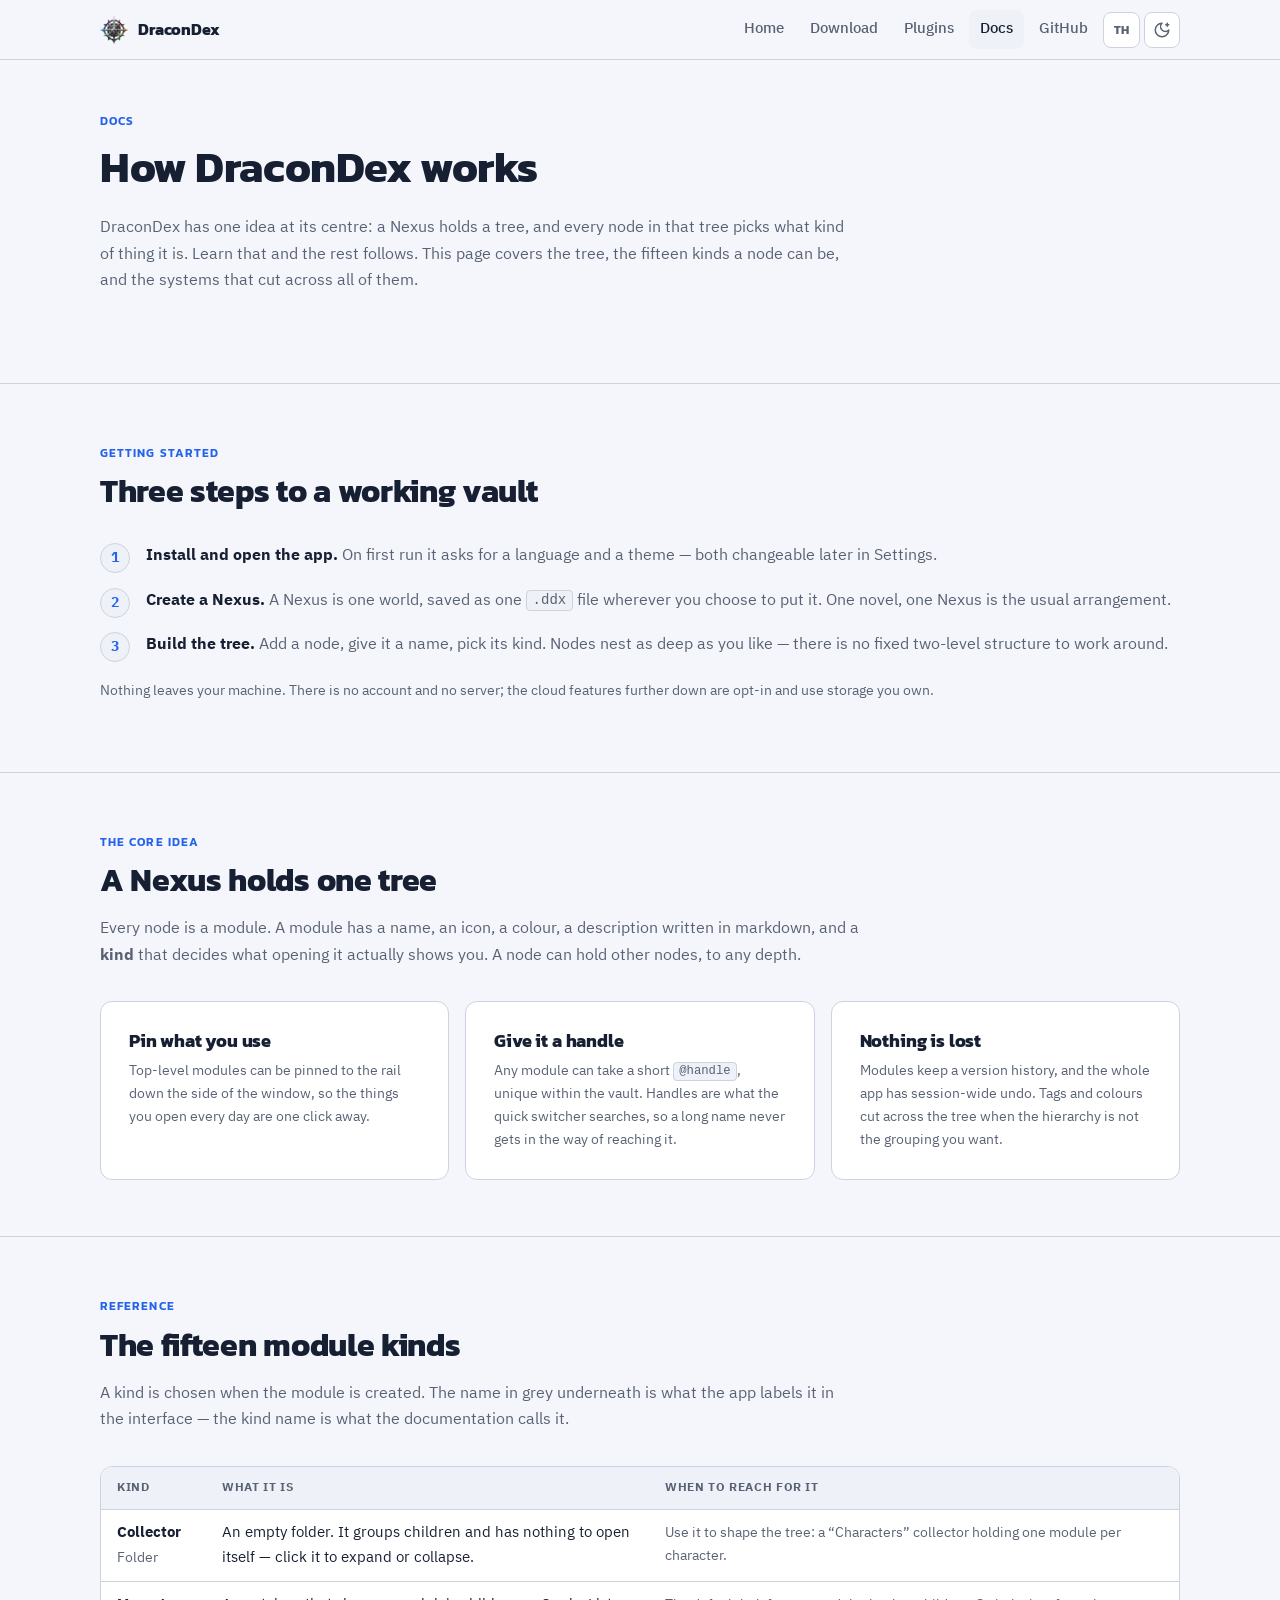
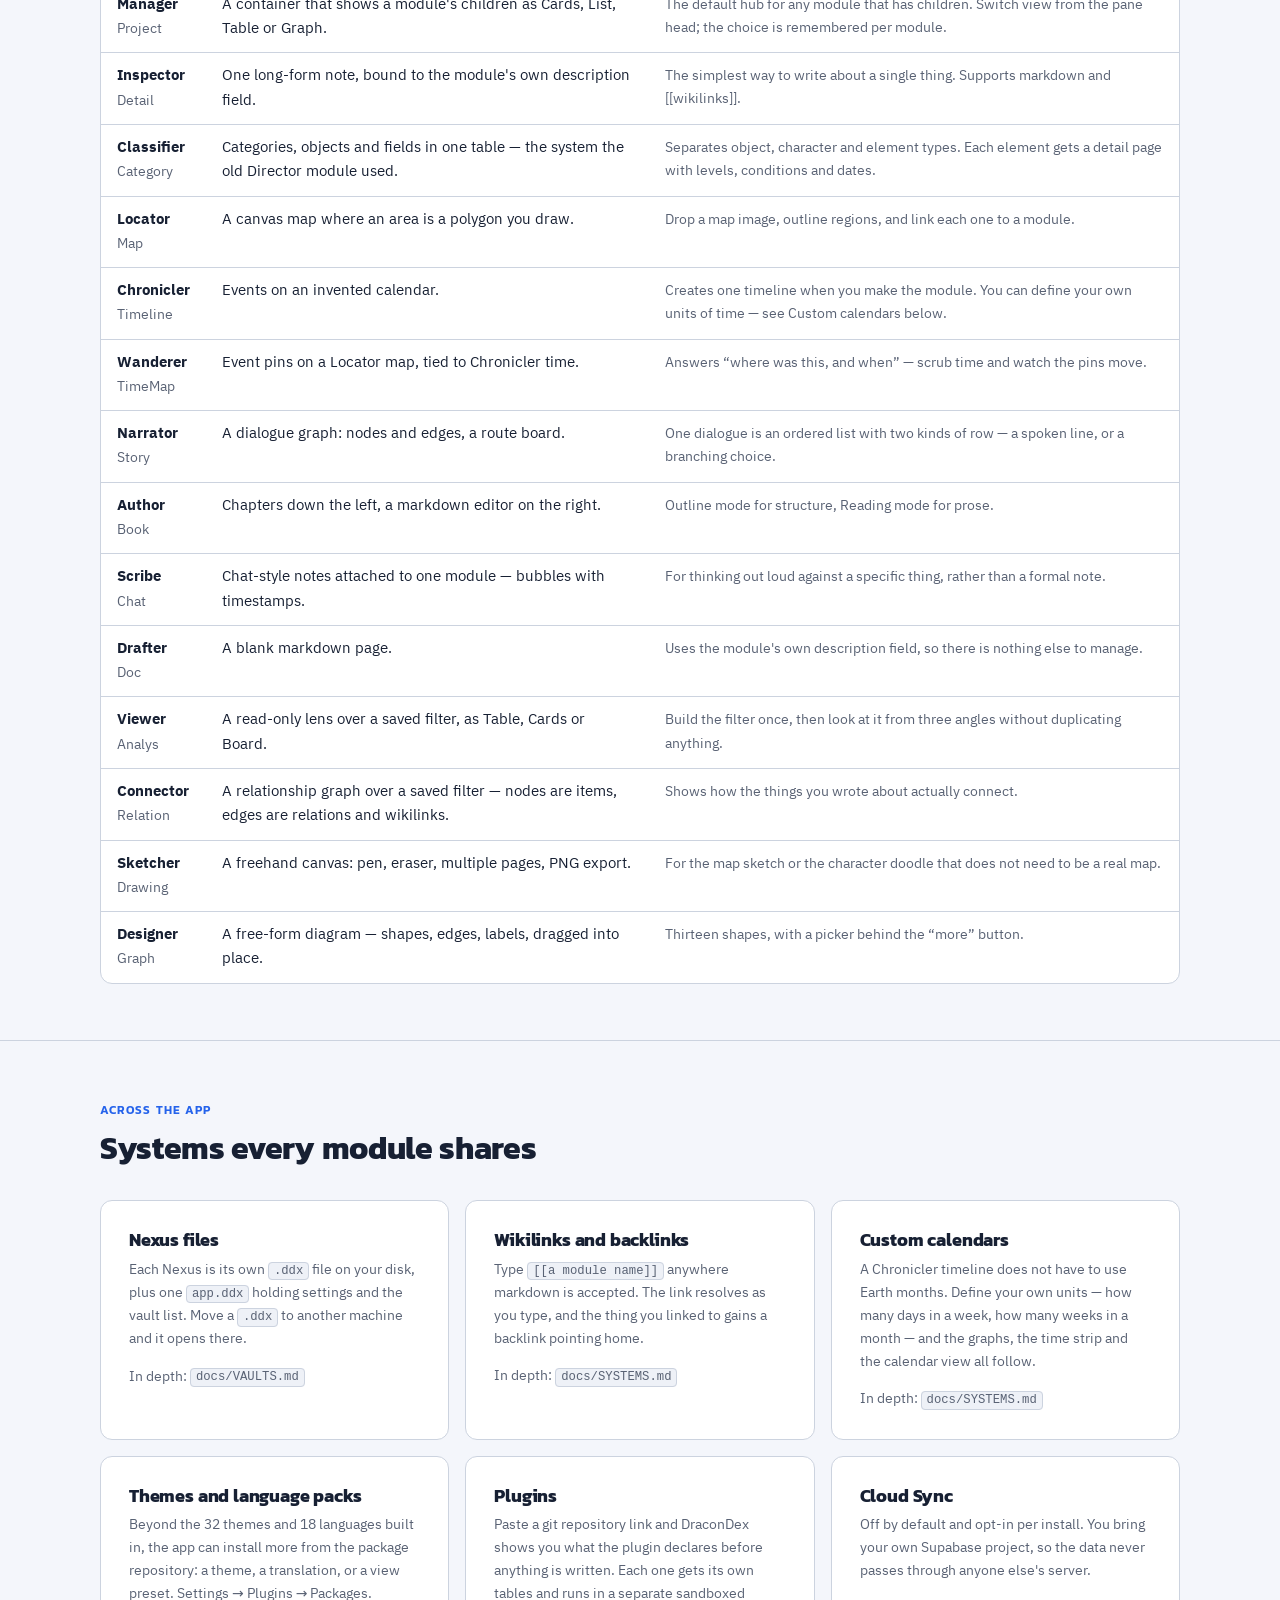
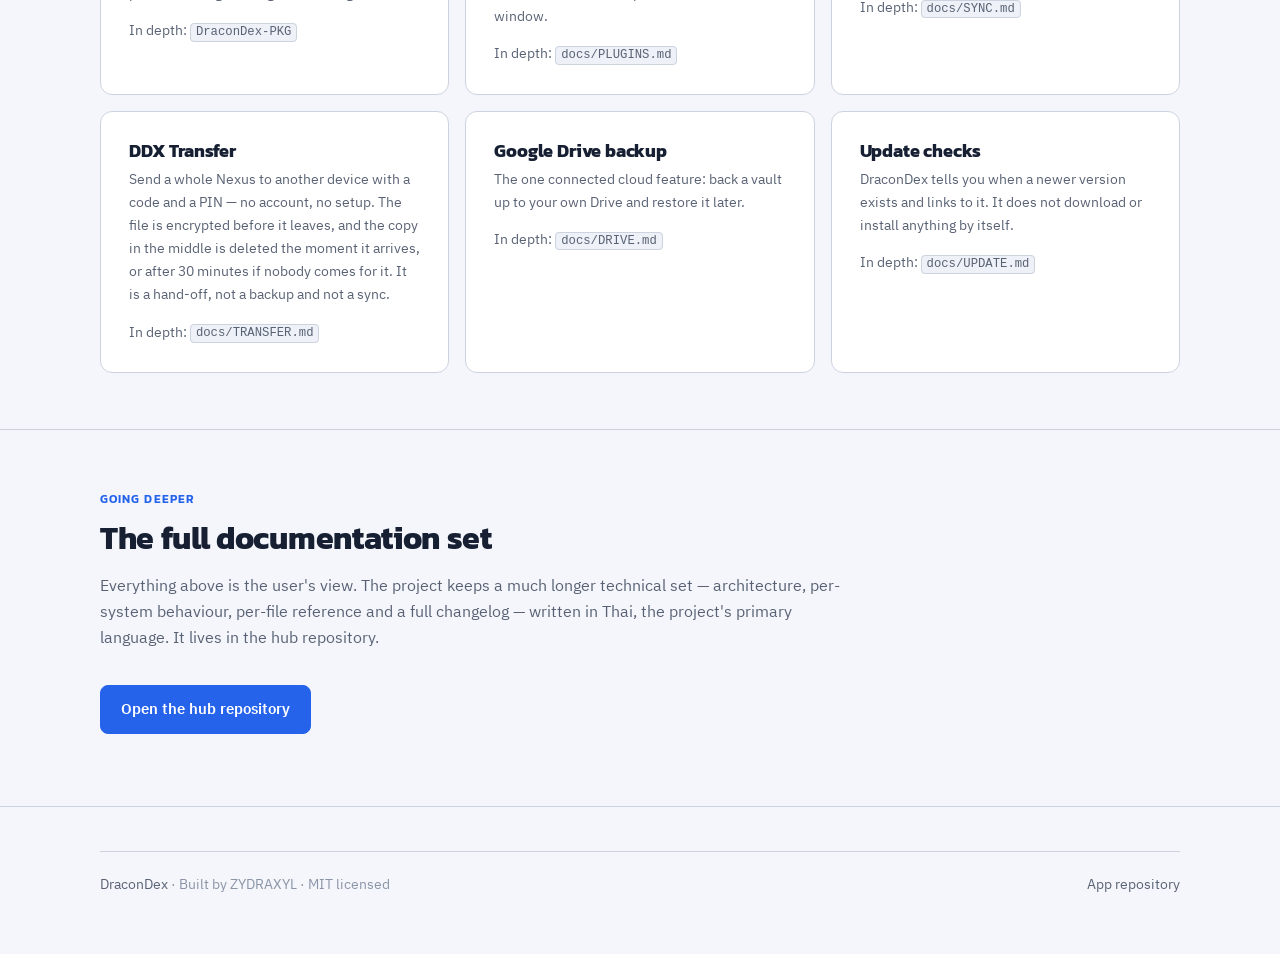
==== commit b58e560c: "docs: describe DDX Transfer Placed next to Cloud Sync because the two answer the same question — "ho" ====
--- a/docs.html
+++ b/docs.html
@@ -271,6 +271,11 @@
               <p class="small muted"><span data-i18n="docs.sys.more">In depth</span>: <code>docs/SYNC.md</code></p>
             </article>
             <article class="card card--pad-lg">
+              <h3 data-i18n="docs.sys.transfer.title">DDX Transfer</h3>
+              <p class="muted small" data-i18n="docs.sys.transfer.body">Send a whole Nexus to another device with a code and a PIN — no account, no setup. The file is encrypted before it leaves, and the copy in the middle is deleted the moment it arrives, or after 30 minutes if nobody comes for it. It is a hand-off, not a backup and not a sync.</p>
+              <p class="small muted"><span data-i18n="docs.sys.more">In depth</span>: <code>docs/TRANSFER.md</code></p>
+            </article>
+            <article class="card card--pad-lg">
               <h3 data-i18n="docs.sys.drive.title">Google Drive backup</h3>
               <p class="muted small" data-i18n="docs.sys.drive.body">The one connected cloud feature: back a vault up to your own Drive and restore it later.</p>
               <p class="small muted"><span data-i18n="docs.sys.more">In depth</span>: <code>docs/DRIVE.md</code></p>
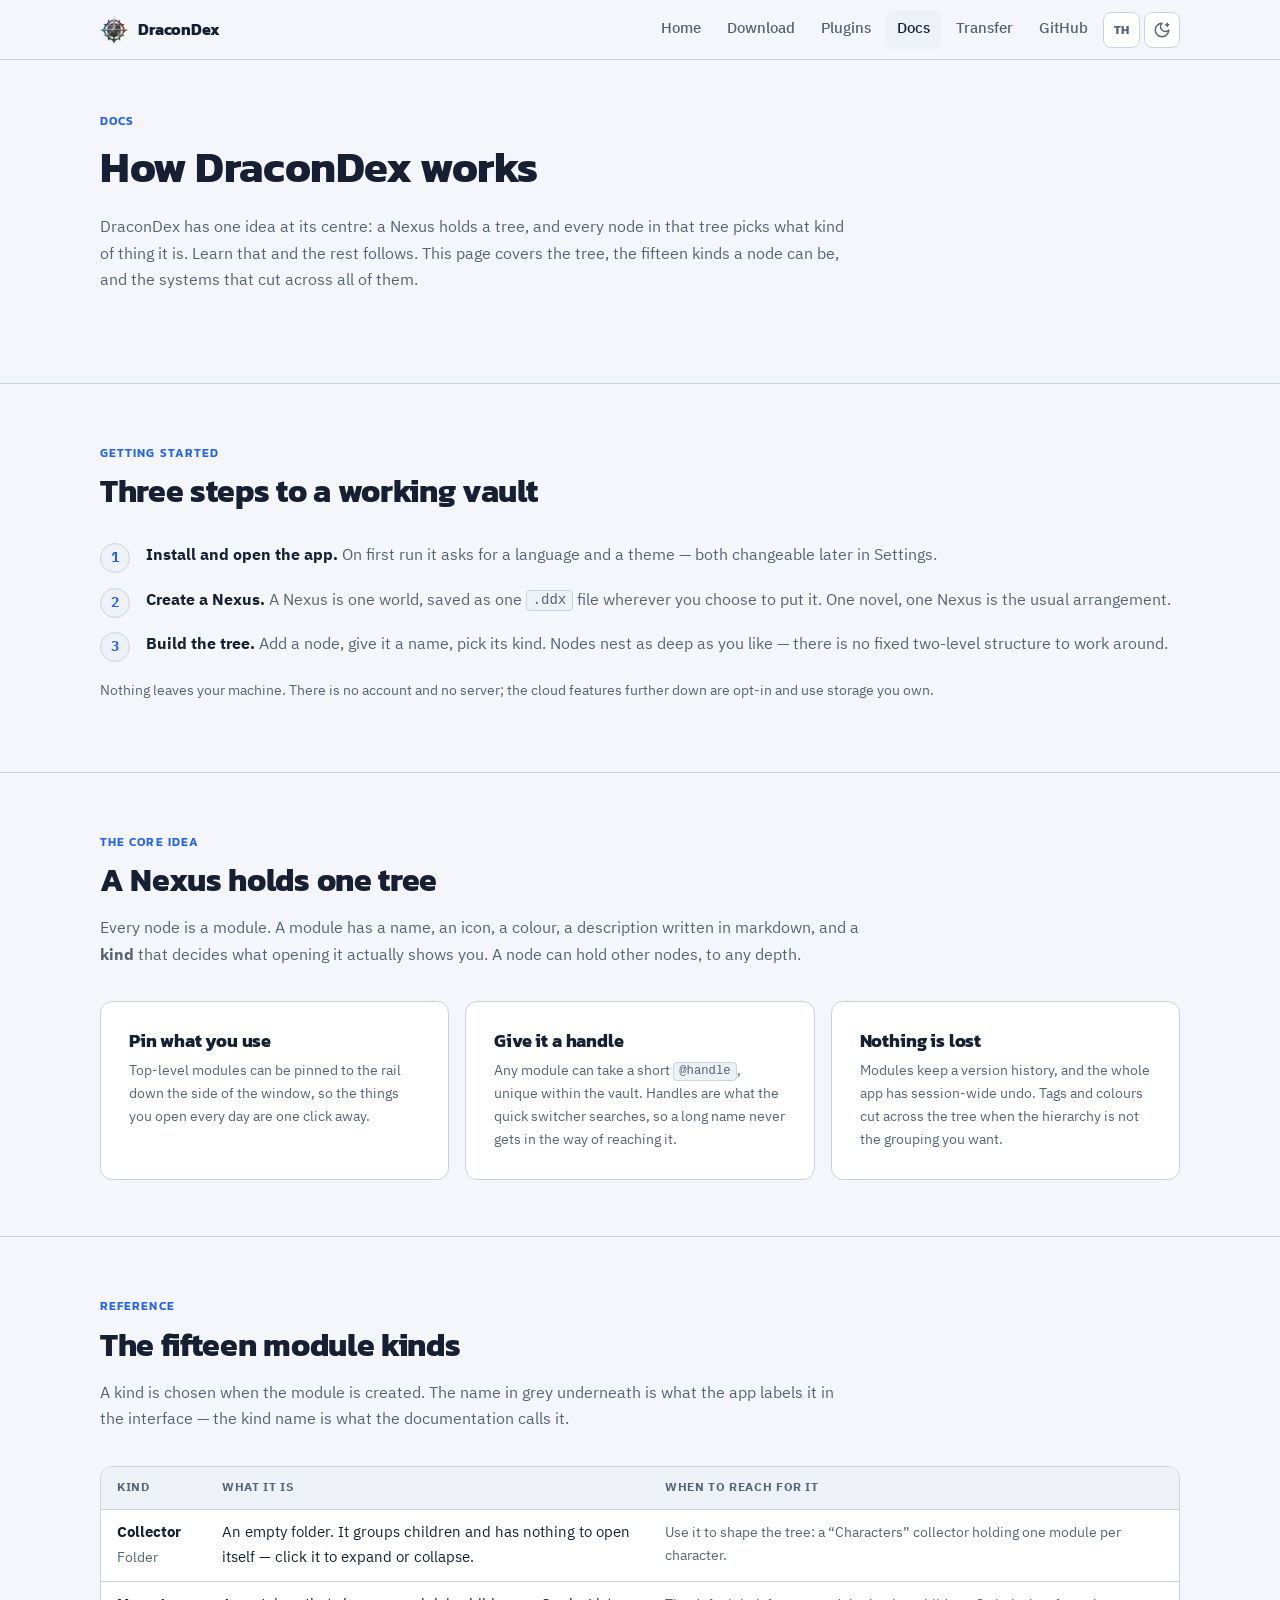
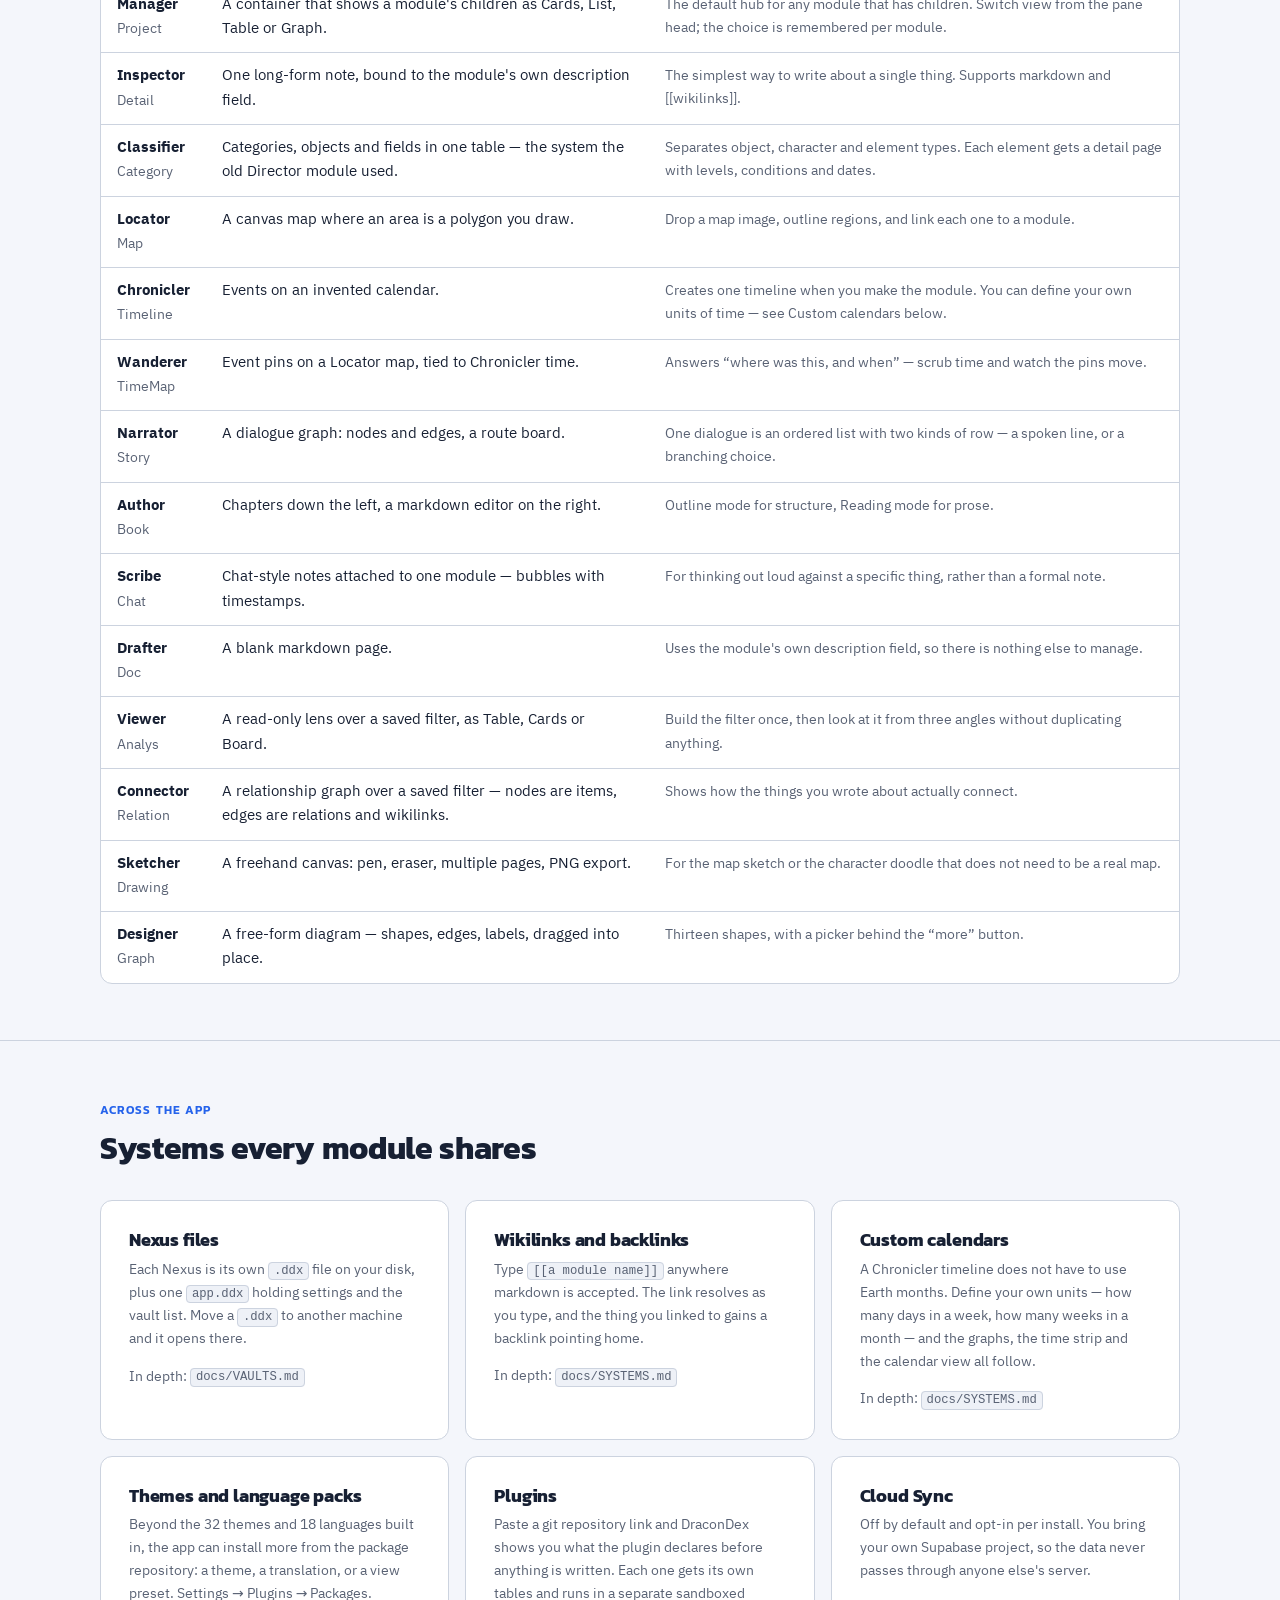
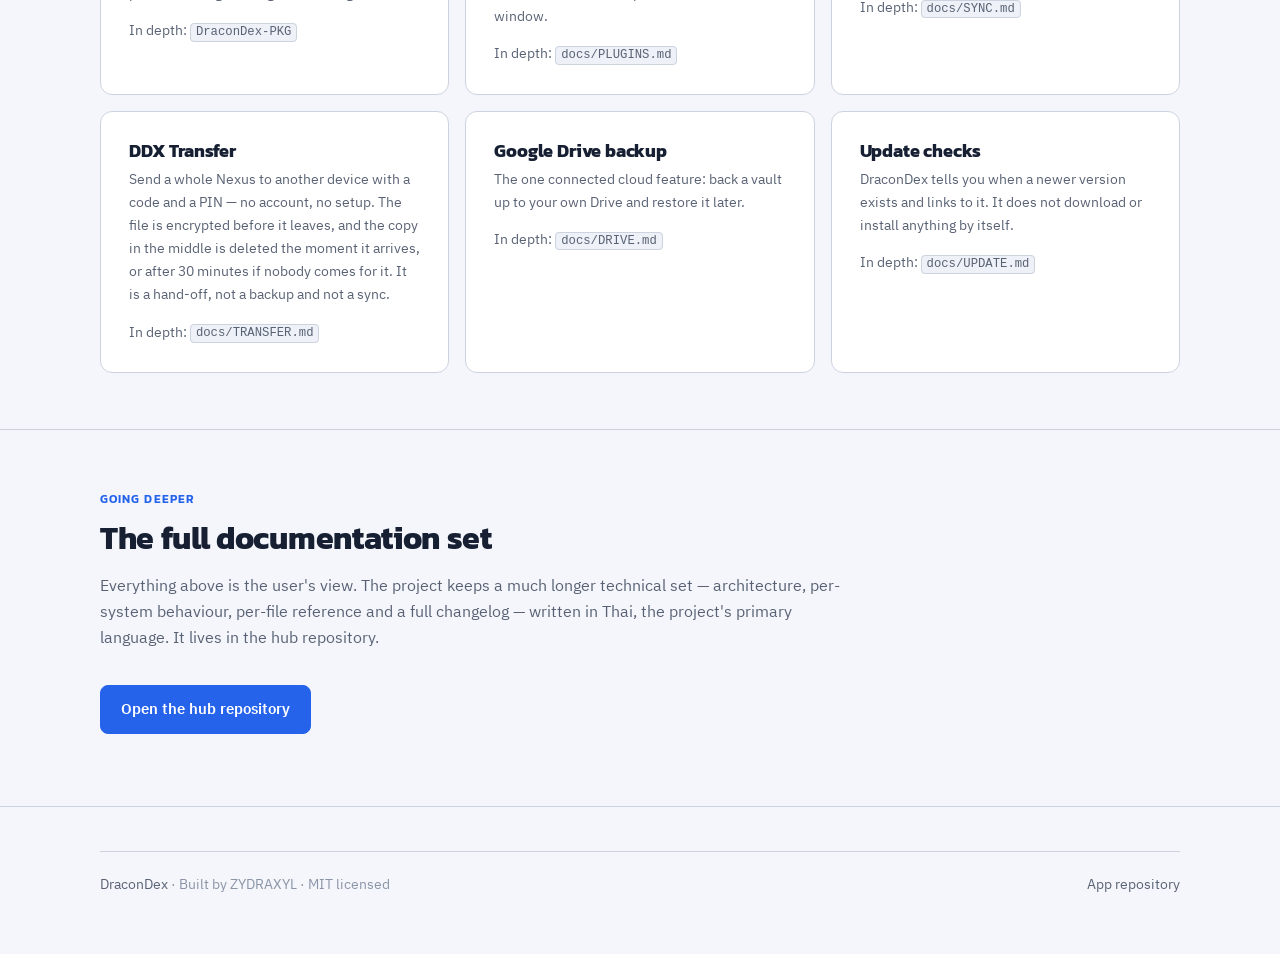
==== commit c6df4b63: "Link DDX Transfer from the topbar now that the service is live The card in docs.html described the f" ====
--- a/docs.html
+++ b/docs.html
@@ -31,6 +31,7 @@
           <a href="download.html" data-i18n="common.nav.download">Download</a>
           <a href="plugins.html" data-i18n="common.nav.plugins">Plugins</a>
           <a href="docs.html" aria-current="page" data-i18n="common.nav.docs">Docs</a>
+          <a class="nav--wide" href="https://dracondex-transfer.netlify.app/" data-i18n="common.nav.transfer">Transfer</a>
           <a class="nav--wide" href="https://github.com/ZYDRAXYL/DraconDex-APP">GitHub</a>
           <button class="icon-btn lang-btn" type="button" data-lang-toggle>TH</button>
           <button class="icon-btn" type="button" data-theme-toggle>
